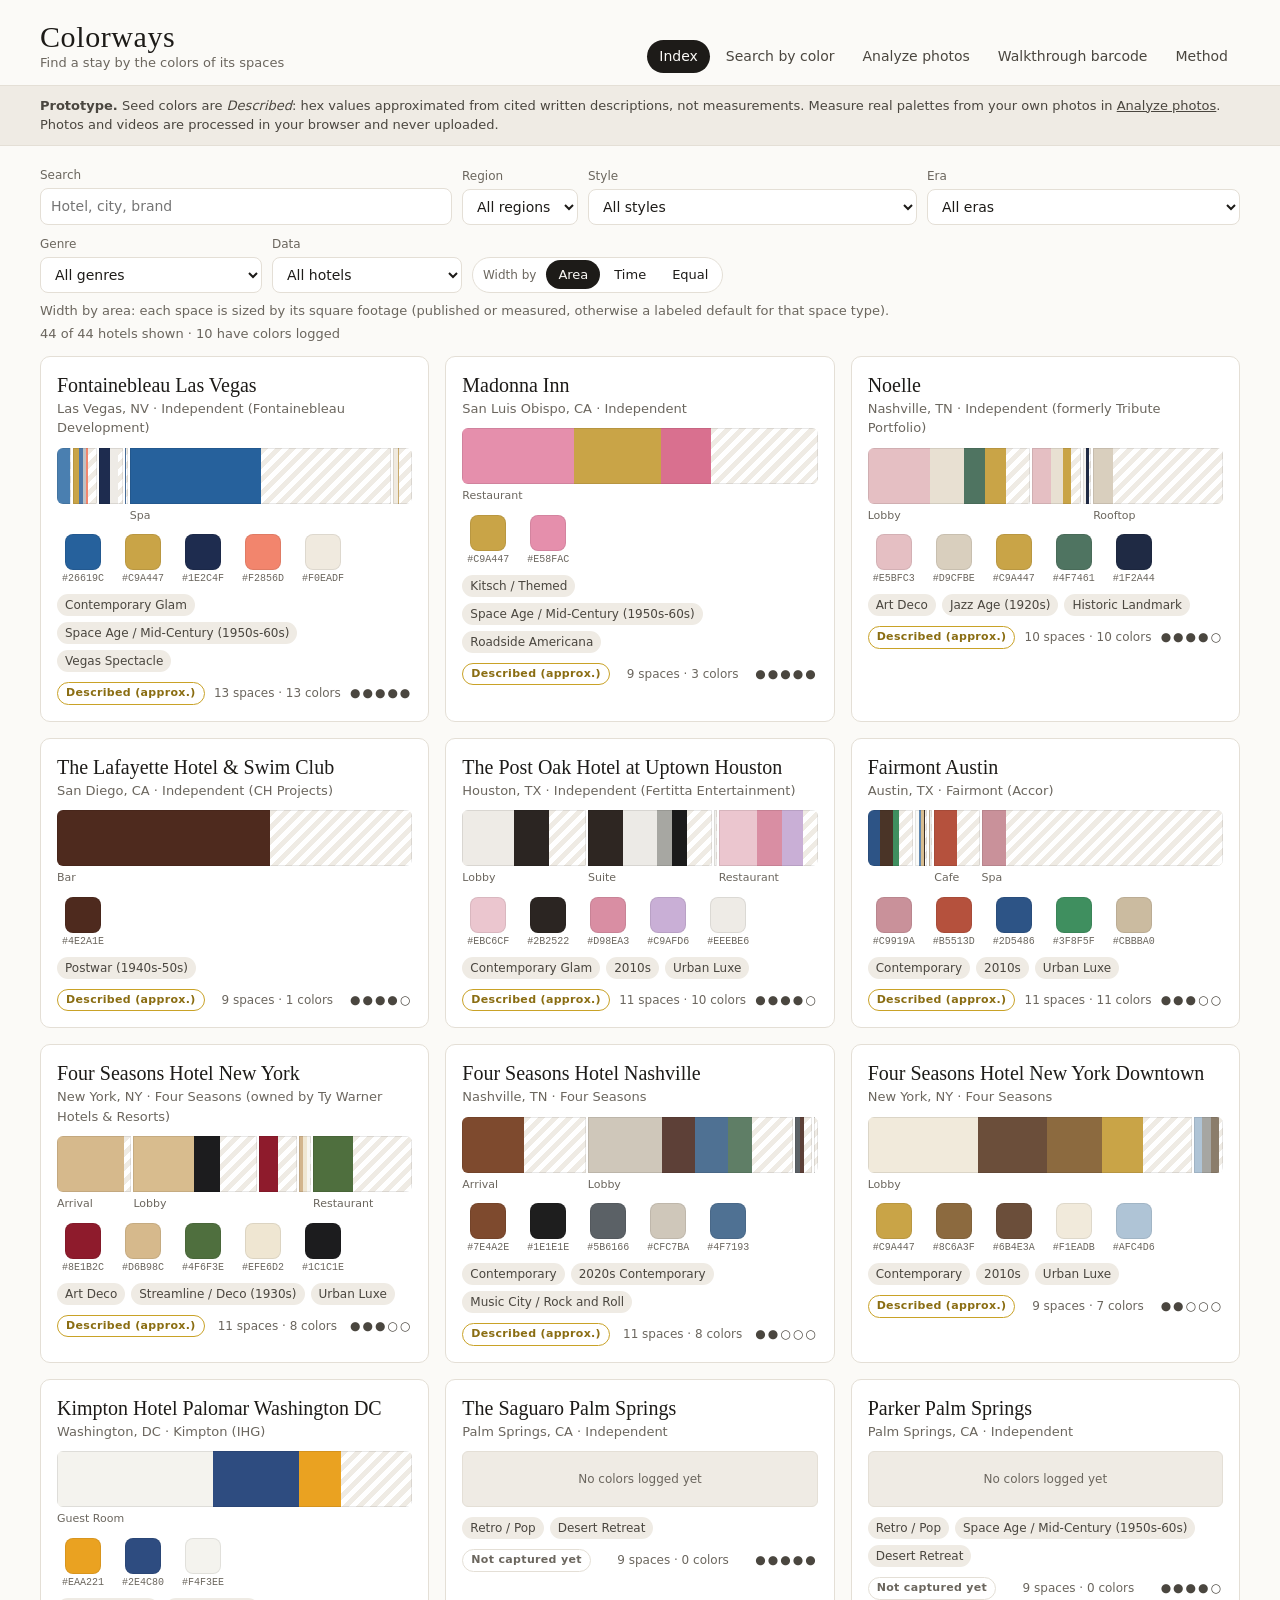
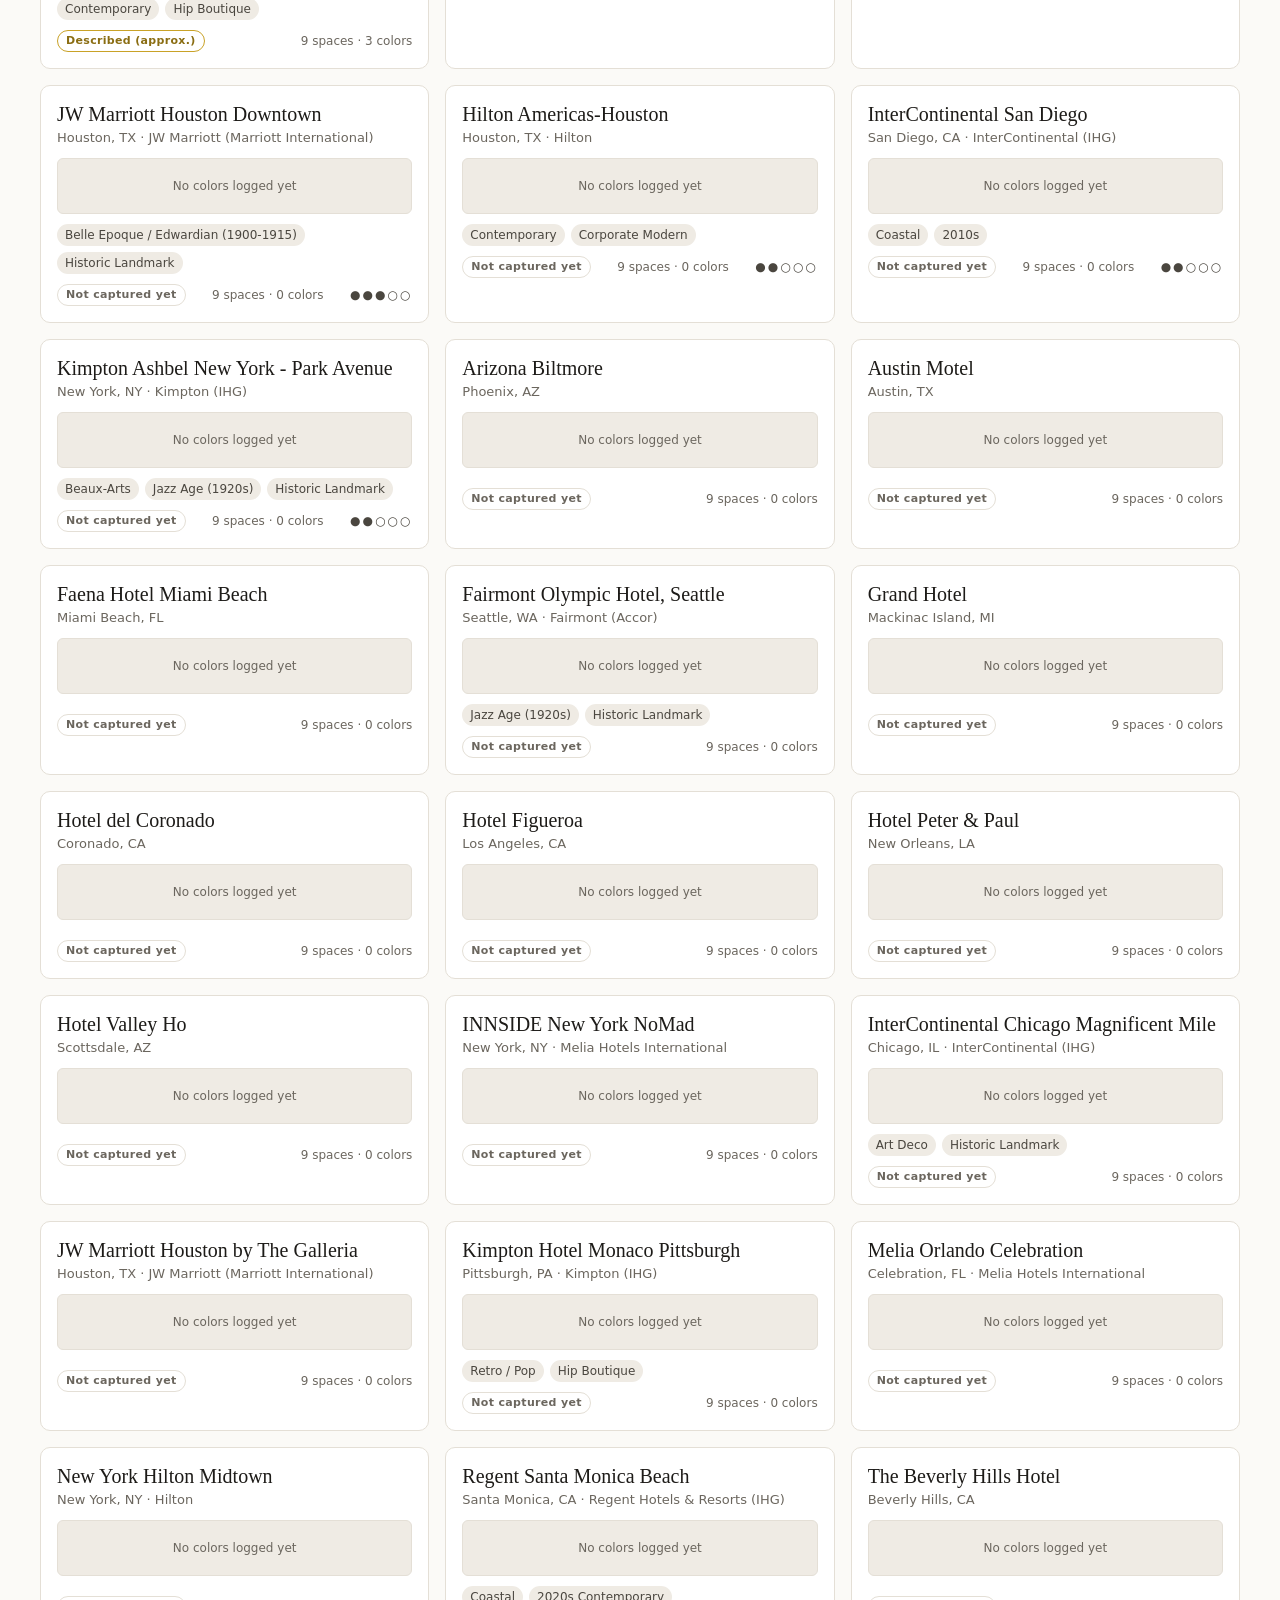
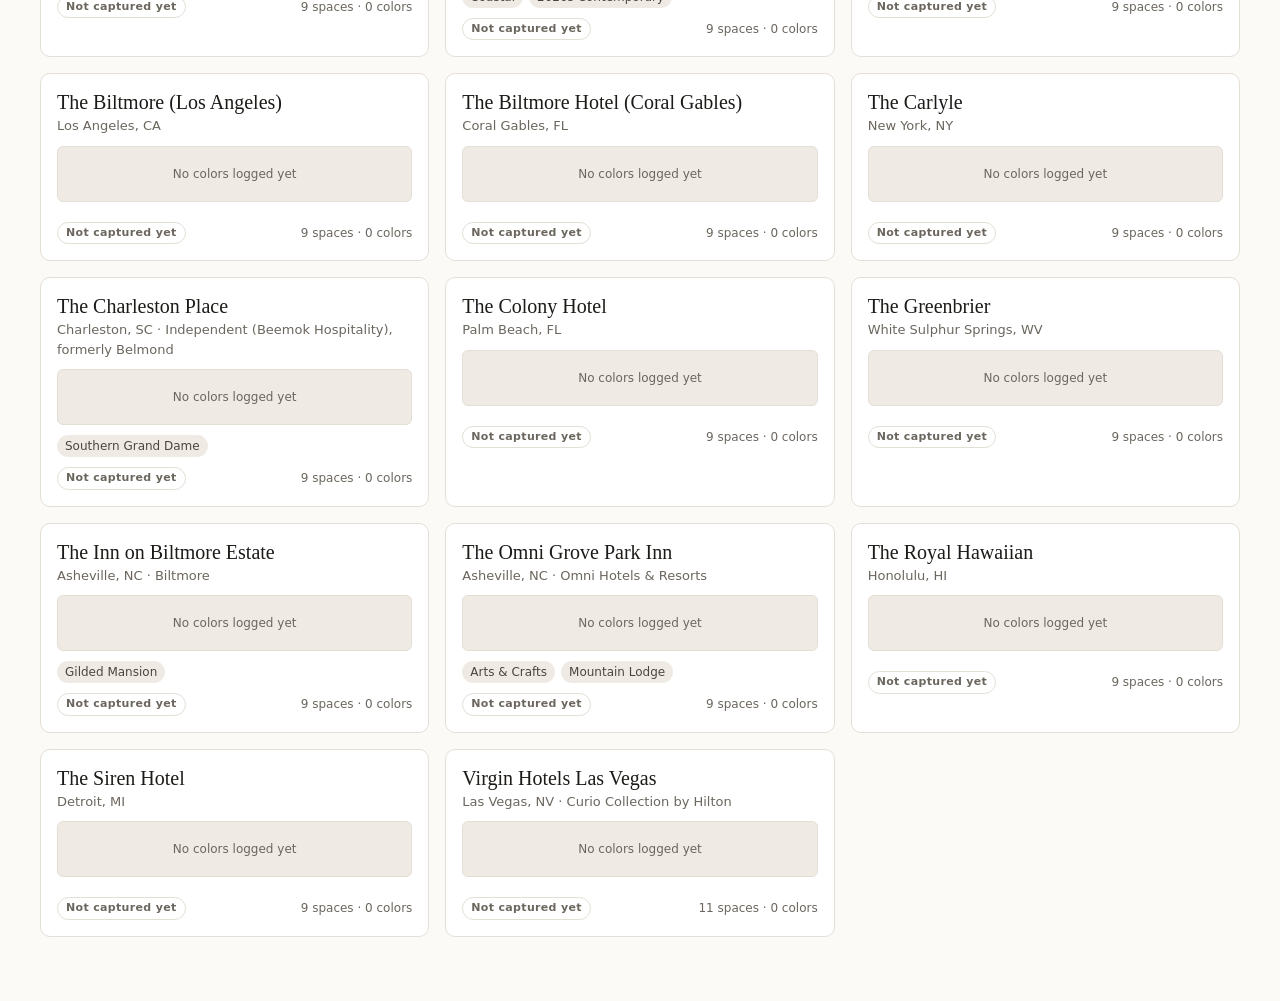
==== app/index.html @ de44033f "Add hotel stripe prototype, seed index, workbook and research Prototype (app/, no build step, works " ====
<!doctype html>
<html lang="en">
<head>
  <meta charset="utf-8">
  <meta name="viewport" content="width=device-width, initial-scale=1">
  <title>Colorways: hotel color index (prototype)</title>
  <link rel="stylesheet" href="css/app.css">
</head>
<body>
  <header class="masthead">
    <div class="brand">
      <a class="wordmark" href="#index">Colorways</a>
      <span class="tagline">Find a stay by the colors of its spaces</span>
    </div>
    <nav class="tabs" aria-label="Sections">
      <a href="#index" data-view="index">Index</a>
      <a href="#search" data-view="search">Search by color</a>
      <a href="#analyze" data-view="analyze">Analyze photos</a>
      <a href="#barcode" data-view="barcode">Walkthrough barcode</a>
      <a href="#method" data-view="method">Method</a>
    </nav>
  </header>

  <p class="notice" id="notice">
    <strong>Prototype.</strong> Seed colors are <em>Described</em>: hex values approximated from cited
    written descriptions, not measurements. Measure real palettes from your own photos in
    <a href="#analyze">Analyze photos</a>. Photos and videos are processed in your browser and never uploaded.
  </p>

  <main>
    <!-- INDEX -->
    <section id="view-index" class="view" aria-labelledby="h-index">
      <h1 id="h-index" class="sr-only">Hotel color index</h1>
      <div class="filters" id="index-filters">
        <label class="grow">Search <input type="search" id="f-q" placeholder="Hotel, city, brand"></label>
        <label>Region <select id="f-region"></select></label>
        <label>Style <select id="f-style"></select></label>
        <label>Era <select id="f-era"></select></label>
        <label>Genre <select id="f-genre"></select></label>
        <label>Data <select id="f-data">
          <option value="">All hotels</option>
          <option value="colors">Has colors</option>
          <option value="measured">Has measured colors</option>
        </select></label>
        <div class="seg" role="radiogroup" aria-label="Stripe width by">
          <span class="seg-label">Width by</span>
          <button type="button" role="radio" data-mode="area" aria-checked="true">Area</button>
          <button type="button" role="radio" data-mode="time" aria-checked="false">Time</button>
          <button type="button" role="radio" data-mode="equal" aria-checked="false">Equal</button>
        </div>
      </div>
      <p class="mode-help" id="mode-help"></p>
      <p class="count" id="index-count" aria-live="polite"></p>
      <div class="grid" id="hotel-grid"></div>
    </section>

    <!-- SEARCH -->
    <section id="view-search" class="view" hidden aria-labelledby="h-search">
      <h1 id="h-search">Search by color</h1>
      <p class="lede">Pick up to five colors, or a whole color family, and choose which spaces should match.
        Results rank hotels by how closely and how prominently those colors appear (CIEDE2000 distance).</p>
      <div class="panel">
        <div class="targets" id="targets"></div>
        <div class="row">
          <button type="button" id="add-target" class="btn">Add a color</button>
          <label class="btn file">Match an inspiration image
            <input type="file" id="inspo" accept="image/*"></label>
          <button type="button" id="clear-targets" class="btn ghost">Clear</button>
        </div>
        <h2 class="small">Or tap a family</h2>
        <div class="family-chips" id="family-chips"></div>
        <h2 class="small">In these spaces</h2>
        <div class="space-filter" id="space-filter"></div>
      </div>
      <ol class="results" id="results" aria-live="polite"></ol>
    </section>

    <!-- ANALYZE -->
    <section id="view-analyze" class="view" hidden aria-labelledby="h-analyze">
      <h1 id="h-analyze">Analyze photos</h1>
      <p class="lede">Measure a space from your own photos. Colorways clusters every pixel in CIELAB color space
        into a palette with shares, then you mark the photo-op regions by dragging on a photo. Saved spaces
        appear in the Index as <em>Measured</em>. For accurate color, shoot with a gray card (see the capture protocol).</p>
      <div class="panel form-grid" id="an-form">
        <label>Hotel <select id="an-hotel"></select></label>
        <label class="newhotel" hidden>New hotel name <input id="an-new-name" placeholder="e.g. The Example Hotel"></label>
        <label class="newhotel" hidden>City <input id="an-new-city"></label>
        <label class="newhotel" hidden>State <input id="an-new-state" maxlength="2" placeholder="TX"></label>
        <label>Space <select id="an-type"></select></label>
        <label>Venue name <input id="an-venue" placeholder="e.g. Lobby Bar name"></label>
        <label>Area (sq ft) <input id="an-sqft" type="number" min="0" step="10" placeholder="blank = type default"></label>
        <label>Area source <select id="an-sqft-src"></select></label>
        <label>Photo-op score <select id="an-photo"><option>1</option><option>2</option><option selected>3</option><option>4</option><option>5</option></select></label>
        <label>Lighting <select id="an-light"></select></label>
        <label>Detail <input id="an-k" type="range" min="4" max="12" value="8"> <output id="an-k-out">8 colors</output></label>
        <label class="check"><input type="checkbox" id="an-extremes" checked> Ignore blown highlights and deep shadows</label>
      </div>
      <div class="dropzone" id="an-drop">
        <p>Drop photos of one space here, or</p>
        <label class="btn file">Choose photos <input type="file" id="an-files" accept="image/*" multiple></label>
      </div>
      <p class="hint">Drag across a photo to mark a photo-op region. Its colors become key swatches.</p>
      <div class="an-images" id="an-images"></div>
      <div class="row">
        <button type="button" class="btn primary" id="an-run" disabled>Extract palette</button>
      </div>
      <div id="an-result"></div>

      <div class="panel data-tools">
        <h2 class="small">Your measured data</h2>
        <p id="user-summary" class="muted"></p>
        <div class="row">
          <button type="button" class="btn" id="exp-hotels">Hotels CSV</button>
          <button type="button" class="btn" id="exp-spaces">Spaces CSV</button>
          <button type="button" class="btn" id="exp-swatches">Swatches CSV</button>
          <button type="button" class="btn" id="exp-json">JSON backup</button>
          <label class="btn file">Import JSON <input type="file" id="imp-json" accept="application/json,.json"></label>
          <button type="button" class="btn ghost danger" id="clear-user">Clear my data</button>
        </div>
        <p class="muted small-print">CSV columns match the input columns of the Colorways workbook (Hotels, Spaces, Swatches tabs), so you can paste them in.</p>
      </div>
    </section>

    <!-- BARCODE -->
    <section id="view-barcode" class="view" hidden aria-labelledby="h-barcode">
      <h1 id="h-barcode">Walkthrough barcode</h1>
      <p class="lede">Film one continuous walk from the curb to your room (and on to the pool or bar). Colorways
        samples frames across the video and lays their colors side by side, the way film color barcodes
        compress a whole movie into one strip. Time runs left to right.</p>
      <div class="panel form-grid">
        <div class="row tight"><label class="btn file">Choose video <input type="file" id="bc-file" accept="video/*"></label>
          <span id="bc-name" class="muted">MP4 (H.264) or WebM</span></div>
        <label>Bars <select id="bc-bars"><option>120</option><option selected>240</option><option>480</option></select></label>
        <label>Color per frame <select id="bc-mode">
          <option value="average">Average light (smooth, classic)</option>
          <option value="dominant">Dominant color (punchier)</option>
        </select></label>
        <button type="button" class="btn primary" id="bc-run" disabled>Generate barcode</button>
      </div>
      <progress id="bc-progress" max="1" value="0" hidden></progress>
      <div class="bc-out" id="bc-out" hidden>
        <canvas id="bc-canvas" width="1200" height="200" aria-label="Walkthrough color barcode"></canvas>
        <h2 class="small">Key swatch from the walkthrough</h2>
        <div class="keyrow large" id="bc-keys"></div>
        <div class="row">
          <button type="button" class="btn" id="bc-download">Download PNG</button>
          <label>Attach to hotel <select id="bc-hotel"></select></label>
          <button type="button" class="btn" id="bc-save">Save to hotel</button>
        </div>
      </div>
    </section>

    <!-- METHOD -->
    <section id="view-method" class="view" hidden aria-labelledby="h-method">
      <h1 id="h-method">Method</h1>
      <div class="prose">
        <h2>Reading a hotel stripe</h2>
        <p>Like climate warming stripes (one stripe per year) or a film color barcode (one sliver per frame),
          a Colorways stripe compresses a whole stay into one band. It reads left to right as a stay:
          arrival, lobby, room, bath, morning, pool, spa, dinner, drinks, night out.</p>
        <ul>
          <li><strong>Each block is a key space.</strong> Blocks are separated by a thin gap.</li>
          <li><strong>Block width</strong> follows the weighting you choose. <em>Area</em> uses square feet
            (published, measured, or a labeled default for that space type). <em>Time</em> uses typical hours a
            guest spends there. <em>Equal</em> gives every space the same width.</li>
          <li><strong>Inside a block,</strong> each color gets width in proportion to its share of that space.</li>
          <li><strong>The key swatch</strong> (five chips) is the simplified read: the most striking colors,
            weighted toward photo-op regions, vivid colors, and spaces with high photo-op scores.</li>
        </ul>
        <h2>Why three weightings</h2>
        <p>Square footage measures the building, not the experience. A 60,000 sq ft casino would drown a
          450 sq ft guest room, even though guests spend most of their stay in the room. Time weighting
          corrects for that; equal weighting is the cleanest comparison between hotels.</p>
        <h2>Where colors come from</h2>
        <div id="m-sources"></div>
        <h2>Color families</h2>
        <p>Every hex is converted to CIELAB (a perceptual color space) and sorted into one of 15 families
          by lightness (L*), chroma (C*, how colorful) and hue angle (h). The same rules run in this app and
          in the Excel workbook.</p>
        <div class="table-wrap"><table class="data" id="m-families"></table></div>
        <h2>Space types and default assumptions</h2>
        <p>Defaults are planning assumptions used only when a space has no published or measured area or
          dwell time. They are labeled "Type default" everywhere.</p>
        <div class="table-wrap"><table class="data" id="m-spaces"></table></div>
        <h2>Limits</h2>
        <ul>
          <li>Photos measure what the camera saw: framing, white balance, and time of day all shift color.
            Pixel share is visual share as photographed, not literal surface area.</li>
          <li>Described colors are estimates of real, sourced colors. They are placeholders until measured.</li>
          <li>Search uses CIEDE2000, the current standard for perceived color difference; under about 2 most
            people see no difference, above about 10 colors read as different.</li>
        </ul>
      </div>
    </section>
  </main>

  <dialog id="detail" aria-labelledby="d-title"></dialog>
  <div id="tooltip" class="tooltip" role="tooltip" hidden></div>
  <div id="toast" class="toast" role="status" aria-live="polite" hidden></div>

  <script src="data/seed.js"></script>
  <script src="js/color.js"></script>
  <script src="js/kmeans.js"></script>
  <script src="js/model.js"></script>
  <script src="js/app.js"></script>
</body>
</html>
---- app/css/app.css ----
:root {
  --paper: #FBFAF7;
  --card: #FFFFFF;
  --ink: #1D1B18;
  --ink-2: #4A463F;
  --muted: #6B665E;
  --hair: #E4DFD6;
  --hair-2: #EFEBE4;
  --accent: #1F2A4A;
  --accent-ink: #FFFFFF;
  --danger: #9E1B32;
  --focus: #2A6FDB;
  --seg-edge: rgba(0, 0, 0, 0.09);
  --sans: system-ui, -apple-system, "Segoe UI", Roboto, "Helvetica Neue", Arial, sans-serif;
  --serif: "Iowan Old Style", "Palatino Linotype", Palatino, Georgia, serif;
  --mono: ui-monospace, SFMono-Regular, Menlo, Consolas, monospace;
  --radius: 10px;
  color-scheme: light;
}

@media (prefers-color-scheme: dark) {
  :root {
    --paper: #141311;
    --card: #1C1B18;
    --ink: #EDE9E3;
    --ink-2: #CFC9BF;
    --muted: #A39D93;
    --hair: #2F2C27;
    --hair-2: #262420;
    --accent: #C9D3EE;
    --accent-ink: #141311;
    --danger: #F08A9B;
    --seg-edge: rgba(255, 255, 255, 0.08);
    color-scheme: dark;
  }
}

* { box-sizing: border-box; }
html { -webkit-text-size-adjust: 100%; }
body {
  margin: 0;
  background: var(--paper);
  color: var(--ink);
  font: 15px/1.5 var(--sans);
}
a { color: inherit; }
:focus-visible { outline: 2px solid var(--focus); outline-offset: 2px; }
.sr-only { position: absolute; width: 1px; height: 1px; overflow: hidden; clip: rect(0 0 0 0); white-space: nowrap; }
[hidden] { display: none !important; }

/* Masthead */
.masthead {
  display: flex; flex-wrap: wrap; align-items: flex-end; justify-content: space-between; gap: 12px 24px;
  padding: 20px clamp(16px, 4vw, 40px) 12px;
  border-bottom: 1px solid var(--hair);
}
.brand { display: flex; flex-direction: column; }
.wordmark { font-family: var(--serif); font-size: 30px; letter-spacing: 0.02em; text-decoration: none; line-height: 1.1; }
.tagline { color: var(--muted); font-size: 13px; }
.tabs { display: flex; flex-wrap: wrap; gap: 4px; }
.tabs a {
  text-decoration: none; padding: 6px 12px; border-radius: 999px; color: var(--ink-2); font-size: 14px;
}
.tabs a:hover { background: var(--hair-2); }
.tabs a[aria-current="page"] { background: var(--ink); color: var(--paper); }

.notice {
  margin: 0; padding: 10px clamp(16px, 4vw, 40px);
  background: var(--hair-2); color: var(--ink-2); font-size: 13px; border-bottom: 1px solid var(--hair);
}

main { padding: 20px clamp(16px, 4vw, 40px) 64px; max-width: 1400px; margin: 0 auto; }
h1 { font-family: var(--serif); font-weight: 400; font-size: 28px; margin: 4px 0 8px; }
h2 { font-family: var(--serif); font-weight: 400; font-size: 21px; margin: 24px 0 8px; }
h2.small { font-family: var(--sans); font-size: 12px; font-weight: 600; letter-spacing: 0.06em; text-transform: uppercase; color: var(--muted); margin: 16px 0 8px; }
.lede { color: var(--ink-2); max-width: 72ch; margin-top: 0; }
.muted { color: var(--muted); }
.small-print { font-size: 12px; }
.prose { max-width: 78ch; }
.prose li { margin: 4px 0; }

/* Controls */
label { display: flex; flex-direction: column; gap: 4px; font-size: 12px; color: var(--muted); }
label.check { flex-direction: row; align-items: center; gap: 8px; color: var(--ink-2); font-size: 13px; }
input, select, button { font: inherit; color: var(--ink); }
input[type="search"], input[type="text"], input[type="number"], input:not([type]), select {
  background: var(--card); border: 1px solid var(--hair); border-radius: 8px; padding: 7px 10px; min-height: 36px; font-size: 14px;
}
input[type="file"] { font-size: 13px; color: var(--ink-2); }
.btn {
  display: inline-flex; flex-direction: row; align-items: center; gap: 6px; cursor: pointer;
  background: var(--card); color: var(--ink); border: 1px solid var(--hair); border-radius: 999px;
  padding: 7px 14px; font-size: 14px; min-height: 36px;
}
.btn:hover { border-color: var(--muted); }
.btn.primary { background: var(--accent); color: var(--accent-ink); border-color: var(--accent); }
.btn.ghost { background: transparent; }
.btn.danger { color: var(--danger); }
.btn[disabled] { opacity: 0.45; cursor: not-allowed; }
.btn.file { position: relative; overflow: hidden; }
.btn.file input { position: absolute; inset: 0; opacity: 0; cursor: pointer; }
.row { display: flex; flex-wrap: wrap; gap: 8px; align-items: flex-end; margin: 12px 0; }
.panel { background: var(--card); border: 1px solid var(--hair); border-radius: var(--radius); padding: 16px; margin: 12px 0; }
.form-grid { display: grid; grid-template-columns: repeat(auto-fill, minmax(190px, 1fr)); gap: 12px; align-items: end; }

.filters { display: flex; flex-wrap: wrap; gap: 10px; align-items: flex-end; }
.filters .grow { flex: 1 1 220px; }
.seg { display: inline-flex; align-items: center; gap: 2px; border: 1px solid var(--hair); border-radius: 999px; padding: 2px; background: var(--card); min-height: 36px; }
.seg-label { font-size: 12px; color: var(--muted); padding: 0 8px; }
.seg button { border: 0; background: transparent; border-radius: 999px; padding: 5px 12px; cursor: pointer; font-size: 13px; }
.seg button[aria-checked="true"] { background: var(--ink); color: var(--paper); }
.mode-help { color: var(--muted); font-size: 13px; margin: 8px 0 0; }
.count { color: var(--muted); font-size: 13px; margin: 4px 0 12px; }

/* Cards */
.grid { display: grid; grid-template-columns: repeat(auto-fill, minmax(330px, 1fr)); gap: 16px; }
.card {
  background: var(--card); border: 1px solid var(--hair); border-radius: var(--radius); padding: 16px;
  display: flex; flex-direction: column; gap: 10px; cursor: pointer; transition: border-color 120ms ease;
}
.card:hover { border-color: var(--muted); }
.card h3 { margin: 0; font-family: var(--serif); font-weight: 400; font-size: 20px; line-height: 1.2; }
.card .meta { margin: 2px 0 0; color: var(--muted); font-size: 13px; }
.tags { display: flex; flex-wrap: wrap; gap: 6px; }
.tag { font-size: 12px; color: var(--ink-2); background: var(--hair-2); border-radius: 999px; padding: 2px 8px; }
.badge { font-size: 11px; font-weight: 600; letter-spacing: 0.03em; border-radius: 999px; padding: 2px 8px; border: 1px solid var(--hair); color: var(--ink-2); }
.badge.measured { border-color: #2A9D9A; color: #1F7A78; }
.badge.described { border-color: #C9A227; color: #8A6D12; }
.badge.none { color: var(--muted); }
@media (prefers-color-scheme: dark) {
  .badge.measured { color: #6FD3CF; }
  .badge.described { color: #E8C766; }
}
.card-foot { display: flex; flex-wrap: wrap; gap: 8px; align-items: center; justify-content: space-between; font-size: 12px; color: var(--muted); }

/* Stripe */
.stripe { display: flex; gap: 2px; height: 56px; width: 100%; background: var(--card); border-radius: 6px; overflow: hidden; }
.stripe.tall { height: 96px; }
.stripe.thin { height: 28px; }
.seg-block { display: flex; height: 100%; min-width: 3px; outline: 1px solid var(--seg-edge); outline-offset: -1px; }
.seg-block:focus-visible { outline: 2px solid var(--focus); outline-offset: -2px; }
.chip-stripe { height: 100%; }
.chip-unknown, .famsbar > .unknown, .legend i.unknown {
  background: repeating-linear-gradient(135deg, var(--hair-2) 0 5px, var(--card) 5px 10px);
  color: var(--muted);
}
.stripe-empty {
  height: 56px; border: 1px solid var(--hair); border-radius: 6px; display: flex; align-items: center; justify-content: center;
  color: var(--muted); font-size: 12px; background: var(--hair-2);
}
.seg-labels { display: flex; gap: 2px; width: 100%; margin-top: 4px; }
.seg-labels span { min-width: 3px; font-size: 11px; color: var(--muted); white-space: nowrap; overflow: visible; }
.barcode-mini { display: flex; height: 10px; border-radius: 3px; overflow: hidden; }
.barcode-mini span { flex: 1 1 0; }

/* Key swatch chips */
.keyrow { display: flex; gap: 8px; flex-wrap: wrap; }
.key { display: flex; flex-direction: column; align-items: center; gap: 3px; width: 52px; }
.key .sw { width: 36px; height: 36px; border-radius: 8px; box-shadow: inset 0 0 0 1px rgba(0,0,0,0.08); }
.key .hx { font: 10px var(--mono); color: var(--muted); }
.keyrow.large .key { width: 72px; }
.keyrow.large .key .sw { width: 56px; height: 56px; }
.dots { letter-spacing: 2px; color: var(--ink-2); }

/* Detail dialog */
dialog {
  width: min(1100px, 96vw); max-height: 92vh; border: 1px solid var(--hair); border-radius: 14px; padding: 0;
  background: var(--card); color: var(--ink);
}
dialog::backdrop { background: rgba(20, 19, 17, 0.45); }
.d-head { position: sticky; top: 0; background: var(--card); padding: 18px 20px 12px; border-bottom: 1px solid var(--hair); z-index: 1; }
.d-head #d-title { margin: 0; font-size: 26px; }
.d-close { position: absolute; top: 14px; right: 14px; }
.d-body { padding: 16px 20px 24px; display: grid; gap: 18px; }
.facts { display: grid; grid-template-columns: repeat(auto-fill, minmax(240px, 1fr)); gap: 8px 20px; margin: 0; }
.facts div { border-top: 1px solid var(--hair-2); padding-top: 6px; }
.facts dt { font-size: 11px; text-transform: uppercase; letter-spacing: 0.06em; color: var(--muted); }
.facts dd { margin: 2px 0 0; font-size: 14px; }
.famsbar { display: flex; gap: 2px; height: 28px; border-radius: 4px; overflow: hidden; }
.famsbar > div { height: 100%; display: flex; align-items: center; padding-left: 6px; font-size: 12px; font-weight: 600; min-width: 2px; }
.legend { display: flex; flex-wrap: wrap; gap: 6px 14px; margin-top: 6px; font-size: 12px; color: var(--ink-2); }
.legend i { display: inline-block; width: 10px; height: 10px; border-radius: 2px; margin-right: 5px; vertical-align: -1px; }
.table-wrap { overflow-x: auto; }
table.data { border-collapse: collapse; width: 100%; font-size: 13px; }
table.data th { text-align: left; font-weight: 600; color: var(--muted); font-size: 11px; text-transform: uppercase; letter-spacing: 0.05em; border-bottom: 1px solid var(--hair); padding: 6px 8px; }
table.data td { border-bottom: 1px solid var(--hair-2); padding: 8px; vertical-align: top; }
td.num, th.num { text-align: right; font-variant-numeric: tabular-nums; }
.cchips { display: flex; flex-direction: column; gap: 4px; }
.cchip { display: grid; grid-template-columns: 18px 70px 1fr auto; gap: 6px; align-items: center; font-size: 12px; }
.cchip i { width: 18px; height: 18px; border-radius: 4px; box-shadow: inset 0 0 0 1px rgba(0,0,0,0.08); }
.cchip code { font: 11px var(--mono); }
.evidence { font-size: 12px; color: var(--ink-2); max-width: 46ch; }
.sources { font-size: 12px; columns: 2 320px; padding-left: 18px; }
.sources li { break-inside: avoid; margin-bottom: 4px; overflow-wrap: anywhere; }

/* Search */
.targets { display: flex; flex-wrap: wrap; gap: 8px; }
.target { display: flex; align-items: center; gap: 8px; border: 1px solid var(--hair); border-radius: 999px; padding: 4px 6px 4px 4px; background: var(--card); }
.target input[type="color"] { width: 32px; height: 32px; border: 0; padding: 0; background: none; border-radius: 50%; cursor: pointer; }
.target code { font: 12px var(--mono); }
.target .fam { font-size: 12px; color: var(--muted); }
.target button { border: 0; background: transparent; cursor: pointer; color: var(--muted); font-size: 16px; padding: 0 6px; }
.family-chips, .space-filter { display: flex; flex-wrap: wrap; gap: 6px; }
.fchip { display: inline-flex; align-items: center; gap: 6px; border: 1px solid var(--hair); background: var(--card); border-radius: 999px; padding: 4px 10px 4px 4px; cursor: pointer; font-size: 13px; }
.fchip i { width: 20px; height: 20px; border-radius: 50%; box-shadow: inset 0 0 0 1px rgba(0,0,0,0.08); }
.space-filter label { flex-direction: row; align-items: center; gap: 6px; border: 1px solid var(--hair); border-radius: 999px; padding: 4px 10px; background: var(--card); color: var(--ink-2); font-size: 13px; cursor: pointer; }
.results { list-style: none; padding: 0; display: grid; gap: 12px; }
.result { display: grid; grid-template-columns: 64px 1fr; gap: 14px; background: var(--card); border: 1px solid var(--hair); border-radius: var(--radius); padding: 14px; cursor: pointer; }
.result:hover { border-color: var(--muted); }
.result h3 { margin: 0; font-family: var(--serif); font-weight: 400; font-size: 20px; line-height: 1.2; }
.result .meta { margin: 2px 0 8px; }
.score { font-size: 28px; font-weight: 600; line-height: 1; }
.score small { display: block; font-size: 11px; font-weight: 400; color: var(--muted); margin-top: 4px; }
.why { display: flex; flex-wrap: wrap; gap: 6px; margin-top: 8px; }
.whychip { display: inline-flex; align-items: center; gap: 4px; font-size: 12px; border: 1px solid var(--hair); border-radius: 999px; padding: 2px 8px 2px 3px; color: var(--ink-2); }
.whychip i { width: 14px; height: 14px; border-radius: 50%; box-shadow: inset 0 0 0 1px rgba(0,0,0,0.1); }
.empty { color: var(--muted); padding: 24px; text-align: center; border: 1px solid var(--hair); border-radius: var(--radius); background: var(--card); }

/* Analyze */
.dropzone { border: 2px solid var(--hair); border-radius: var(--radius); padding: 22px; text-align: center; background: var(--card); }
.dropzone.over { border-color: var(--focus); }
.dropzone p { margin: 0 0 8px; color: var(--ink-2); }
.hint { color: var(--muted); font-size: 13px; }
.an-images { display: grid; grid-template-columns: repeat(auto-fill, minmax(300px, 1fr)); gap: 12px; }
.an-img { background: var(--card); border: 1px solid var(--hair); border-radius: var(--radius); padding: 8px; }
.an-img canvas { width: 100%; height: auto; display: block; border-radius: 6px; cursor: crosshair; touch-action: none; }
.an-img .row { margin: 6px 0 0; justify-content: space-between; font-size: 12px; color: var(--muted); }
.palette { display: grid; gap: 6px; }
.pchip { display: grid; grid-template-columns: 36px 80px 1fr 64px auto auto; gap: 10px; align-items: center; font-size: 13px; }
.pchip i { width: 36px; height: 28px; border-radius: 6px; box-shadow: inset 0 0 0 1px rgba(0,0,0,0.08); }
.pchip code { font: 12px var(--mono); }
.pchip input { min-height: 30px; padding: 4px 8px; }
.star { border: 1px solid var(--hair); background: var(--card); border-radius: 999px; padding: 3px 10px; cursor: pointer; font-size: 12px; }
.star[aria-pressed="true"] { background: var(--ink); color: var(--paper); border-color: var(--ink); }

/* Barcode */
#bc-canvas { width: 100%; height: auto; border-radius: 6px; display: block; background: var(--hair-2); }
progress { width: 100%; height: 8px; margin: 12px 0; }

/* Tooltip, toast */
.tooltip {
  position: fixed; z-index: 1000; pointer-events: none; max-width: 300px;
  background: var(--card); color: var(--ink); border: 1px solid var(--hair); border-radius: 8px;
  padding: 8px 10px; font-size: 12px; box-shadow: 0 6px 24px rgba(0,0,0,0.12);
}
.tooltip .tv { display: flex; align-items: center; gap: 6px; font-weight: 600; font-size: 13px; }
.tooltip .tv i { display: inline-block; width: 14px; height: 3px; border-radius: 2px; }
.tooltip .tl { color: var(--muted); margin-top: 2px; }
.toast {
  position: fixed; left: 50%; bottom: 20px; transform: translateX(-50%); z-index: 1001;
  background: var(--ink); color: var(--paper); padding: 10px 16px; border-radius: 999px; font-size: 14px; max-width: 90vw;
}

@media (max-width: 640px) {
  .filters label { flex: 1 1 calc(50% - 10px); min-width: 0; }
  .filters label select { width: 100%; }
  .filters .grow { flex-basis: 100%; }
  .seg { width: 100%; justify-content: space-between; }
  main { padding-top: 12px; }
  .pchip { grid-template-columns: 30px 72px 1fr auto; }
  .pchip .pname, .pchip .pfam { display: none; }
  .result { grid-template-columns: 52px 1fr; }
}
@media (prefers-reduced-motion: reduce) { * { transition: none !important; } }
.row.tight { margin: 0; align-items: center; }
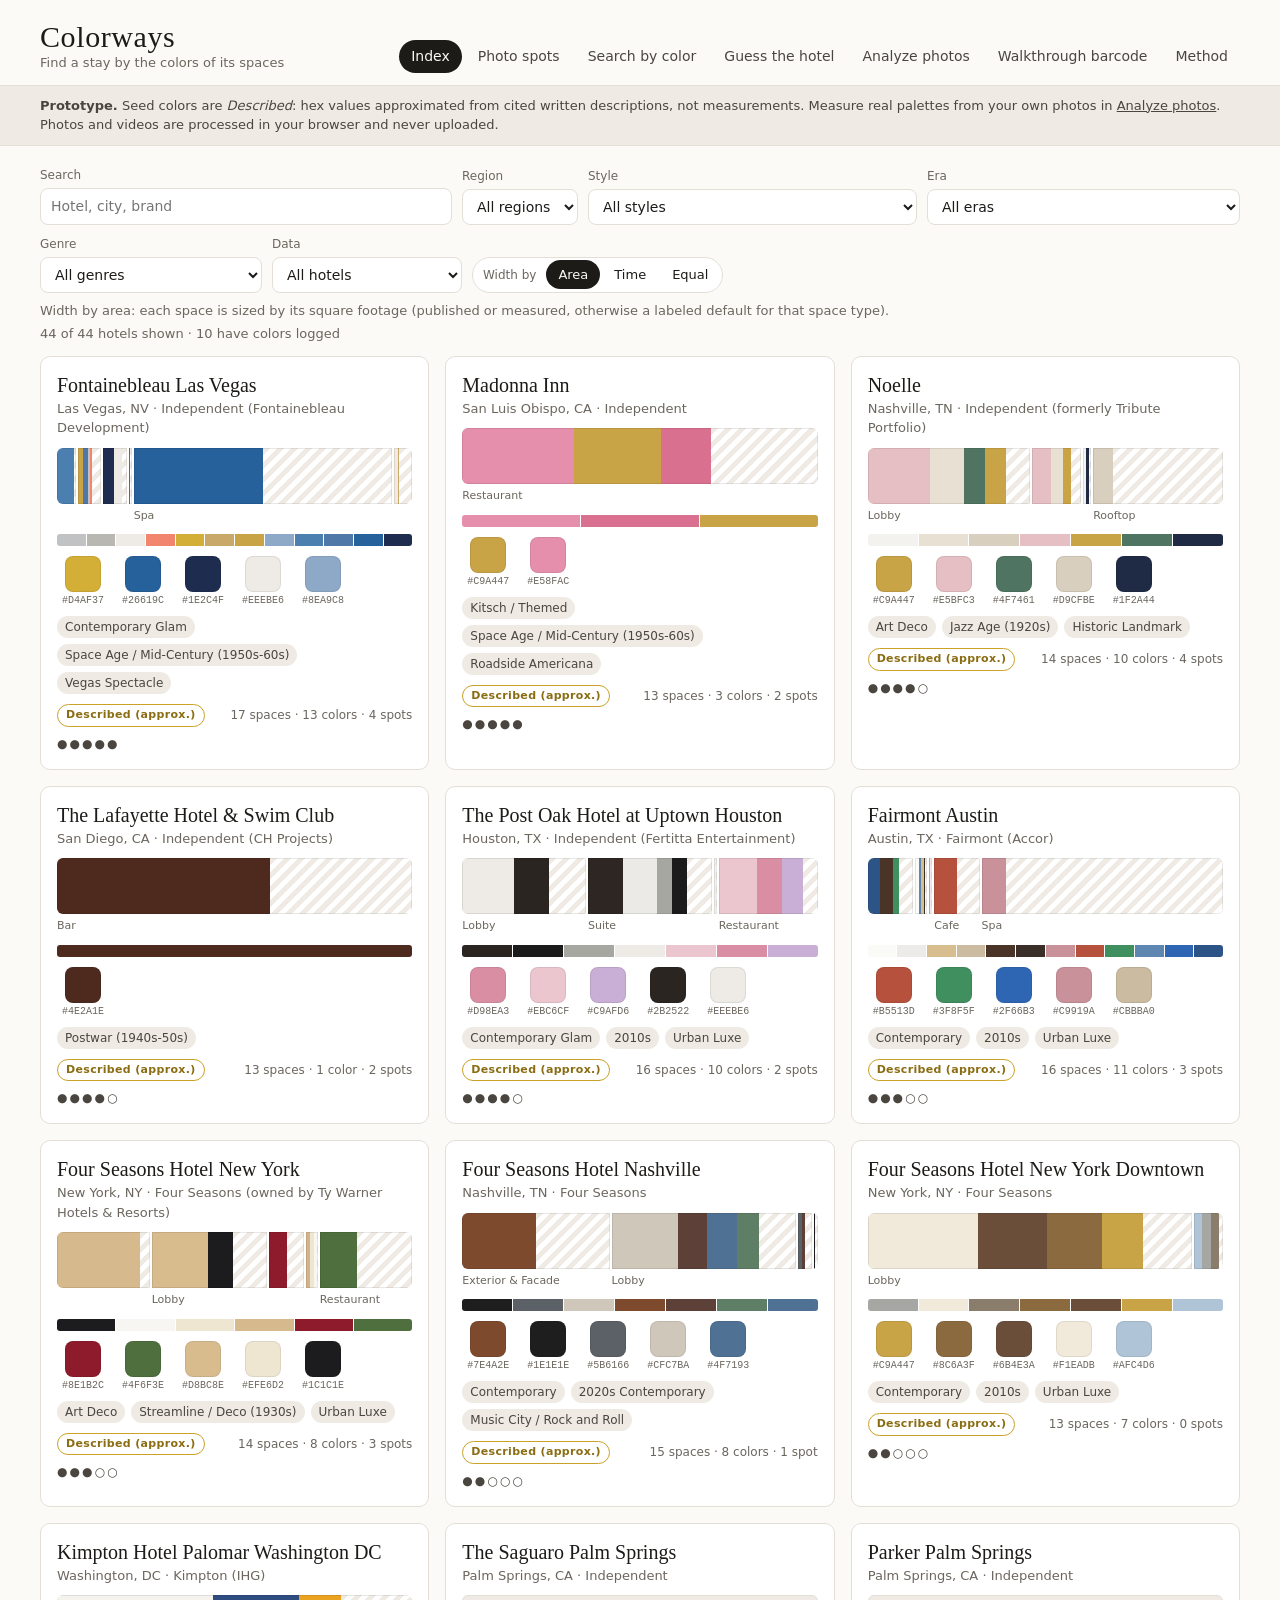
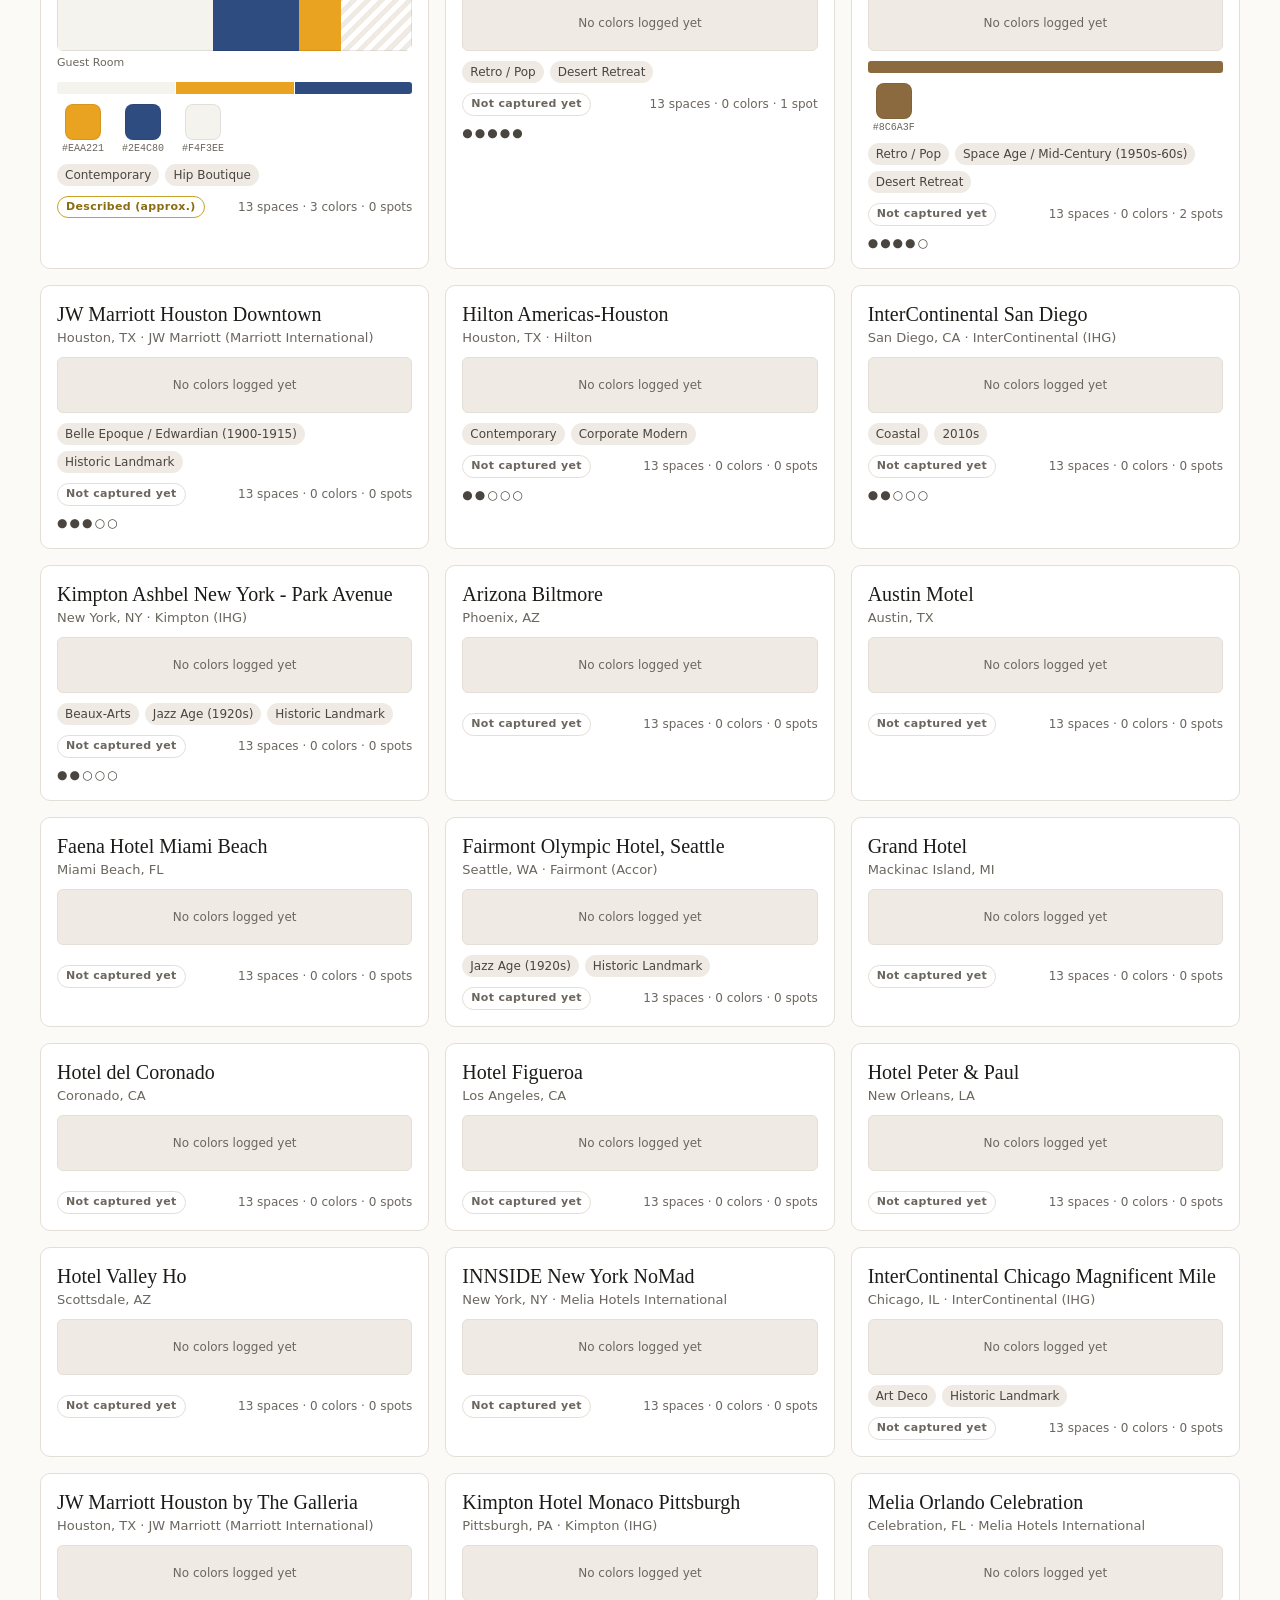
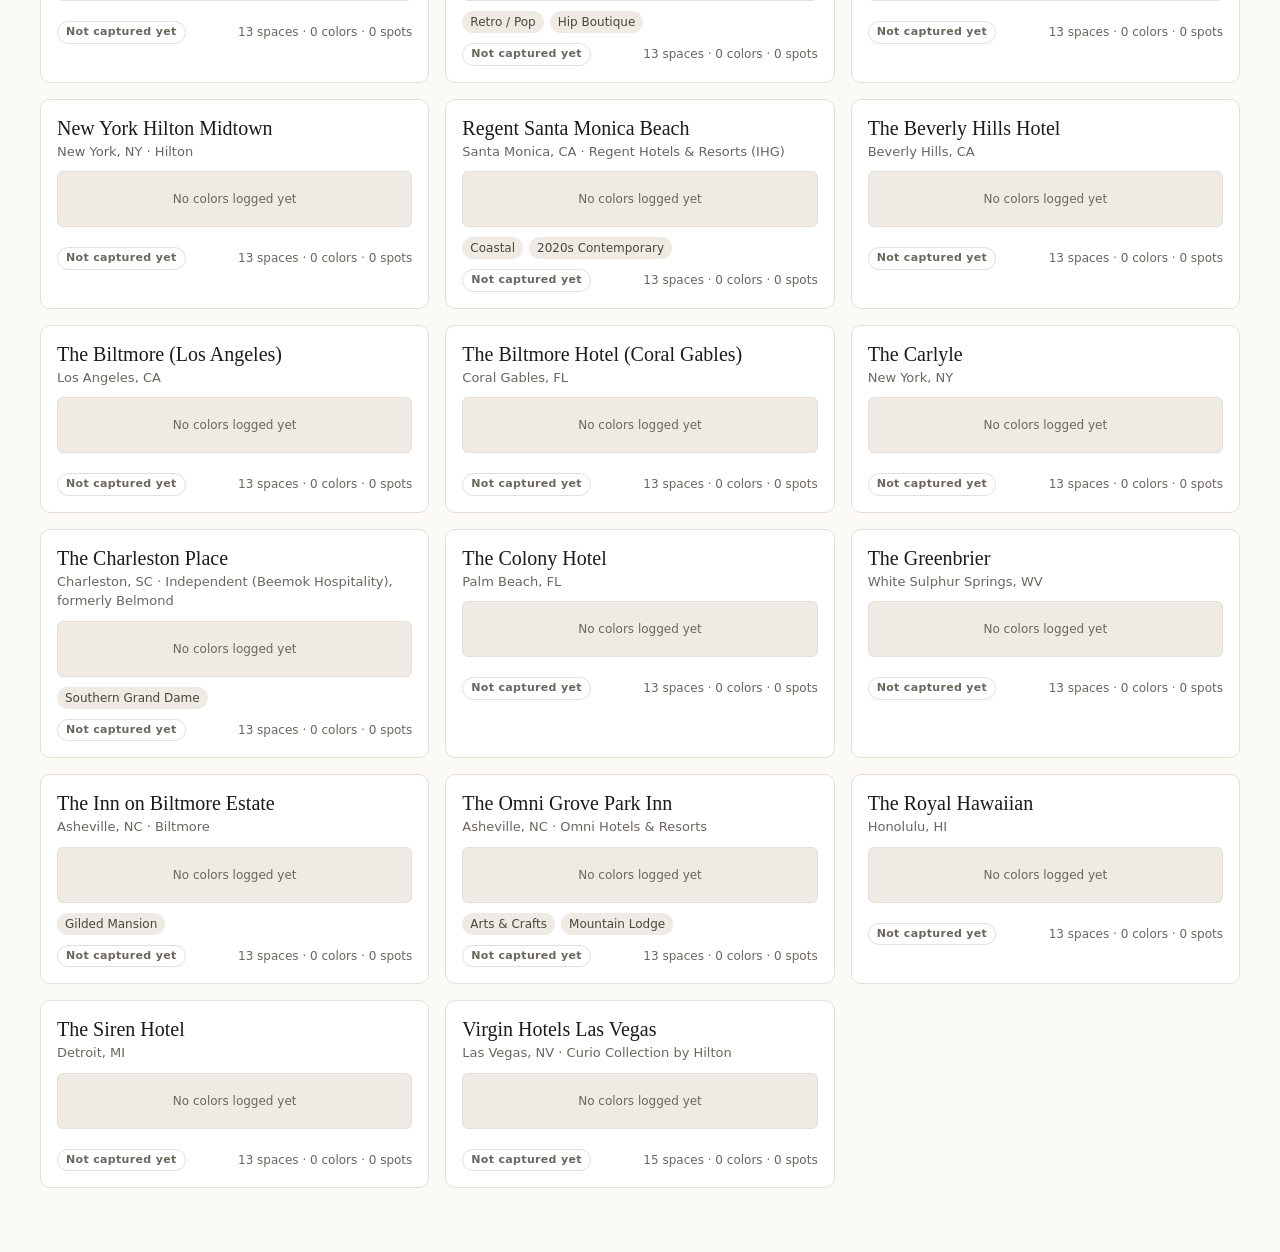
==== commit 7c5b40c9: "Add shades, photo spots, motifs and Guess the hotel (v0.3) From the founder's review: real hotels sh" ====
--- a/app/index.html
+++ b/app/index.html
@@ -14,7 +14,9 @@
     </div>
     <nav class="tabs" aria-label="Sections">
       <a href="#index" data-view="index">Index</a>
+      <a href="#spots" data-view="spots">Photo spots</a>
       <a href="#search" data-view="search">Search by color</a>
+      <a href="#game" data-view="game">Guess the hotel</a>
       <a href="#analyze" data-view="analyze">Analyze photos</a>
       <a href="#barcode" data-view="barcode">Walkthrough barcode</a>
       <a href="#method" data-view="method">Method</a>
@@ -54,6 +56,23 @@
       <div class="grid" id="hotel-grid"></div>
     </section>
 
+    <!-- SPOTS -->
+    <section id="view-spots" class="view" hidden aria-labelledby="h-spots">
+      <h1 id="h-spots">Photo spots worth shooting</h1>
+      <p class="lede">The murals, staircases, carpets, banquettes, chandeliers and liminal corners that make a hotel recognizable,
+        mostly in public spaces anyone can walk into. Each spot's palette is classified as monochromatic, two-tone,
+        rich multicolor, dominant, balanced or tonal.</p>
+      <div class="filters">
+        <label class="grow">Search <input type="search" id="s-q" placeholder="Hotel, city, spot"></label>
+        <label>Character <select id="s-char"></select></label>
+        <label>Type <select id="s-type"></select></label>
+        <label>Access <select id="s-access"></select></label>
+        <label>Color family <select id="s-fam"></select></label>
+      </div>
+      <p class="count" id="spots-count" aria-live="polite"></p>
+      <div class="grid spots-grid" id="spots-grid"></div>
+    </section>
+
     <!-- SEARCH -->
     <section id="view-search" class="view" hidden aria-labelledby="h-search">
       <h1 id="h-search">Search by color</h1>
@@ -69,10 +88,34 @@
         </div>
         <h2 class="small">Or tap a family</h2>
         <div class="family-chips" id="family-chips"></div>
+        <div class="shade-chips" id="shade-chips" hidden></div>
+        <h2 class="small">Or start from a palette</h2>
+        <div class="family-chips" id="preset-chips"></div>
         <h2 class="small">In these spaces</h2>
         <div class="space-filter" id="space-filter"></div>
       </div>
       <ol class="results" id="results" aria-live="polite"></ol>
+    </section>
+
+    <!-- GAME -->
+    <section id="view-game" class="view" hidden aria-labelledby="h-game">
+      <h1 id="h-game">Guess the hotel</h1>
+      <p class="lede">Like guessing a film from its color palette: here is a hotel's full spectrum, or one photo spot's palette.
+        Which hotel is it?</p>
+      <div class="panel game" id="game">
+        <div class="game-top">
+          <span id="g-kind" class="badge"></span>
+          <span id="g-score" class="muted"></span>
+        </div>
+        <div id="g-palette" class="g-palette" role="img" aria-label="Palette to identify"></div>
+        <p id="g-hint" class="muted"></p>
+        <div id="g-options" class="g-options"></div>
+        <div id="g-result" class="g-result" aria-live="polite"></div>
+        <div class="row">
+          <button type="button" class="btn primary" id="g-next">Next palette</button>
+          <button type="button" class="btn ghost" id="g-new">New game</button>
+        </div>
+      </div>
     </section>
 
     <!-- ANALYZE -->
@@ -92,14 +135,14 @@
         <label>Area source <select id="an-sqft-src"></select></label>
         <label>Photo-op score <select id="an-photo"><option>1</option><option>2</option><option selected>3</option><option>4</option><option>5</option></select></label>
         <label>Lighting <select id="an-light"></select></label>
-        <label>Detail <input id="an-k" type="range" min="4" max="12" value="8"> <output id="an-k-out">8 colors</output></label>
+        <label>Detail <input id="an-k" type="range" min="4" max="16" value="10"> <output id="an-k-out">10 colors</output></label>
         <label class="check"><input type="checkbox" id="an-extremes" checked> Ignore blown highlights and deep shadows</label>
       </div>
       <div class="dropzone" id="an-drop">
         <p>Drop photos of one space here, or</p>
         <label class="btn file">Choose photos <input type="file" id="an-files" accept="image/*" multiple></label>
       </div>
-      <p class="hint">Drag across a photo to mark a photo-op region. Its colors become key swatches.</p>
+      <p class="hint">Drag across a photo to mark a photo spot (a mural, staircase, carpet, banquette...). Each marked region becomes a spot with its own palette.</p>
       <div class="an-images" id="an-images"></div>
       <div class="row">
         <button type="button" class="btn primary" id="an-run" disabled>Extract palette</button>
@@ -113,6 +156,7 @@
           <button type="button" class="btn" id="exp-hotels">Hotels CSV</button>
           <button type="button" class="btn" id="exp-spaces">Spaces CSV</button>
           <button type="button" class="btn" id="exp-swatches">Swatches CSV</button>
+          <button type="button" class="btn" id="exp-spots">Spots CSV</button>
           <button type="button" class="btn" id="exp-json">JSON backup</button>
           <label class="btn file">Import JSON <input type="file" id="imp-json" accept="application/json,.json"></label>
           <button type="button" class="btn ghost danger" id="clear-user">Clear my data</button>
@@ -178,6 +222,19 @@
           by lightness (L*), chroma (C*, how colorful) and hue angle (h). The same rules run in this app and
           in the Excel workbook.</p>
         <div class="table-wrap"><table class="data" id="m-families"></table></div>
+        <h2>Shades: many greens, many whites</h2>
+        <p>Families keep search simple; shades keep it honest. Every color also gets the nearest of the named shades in its
+          family (CIEDE2000), so a lobby can show sage, emerald and forest instead of just "green". Shade names are Colorways
+          reference colors, not Pantone.</p>
+        <div id="m-shades" class="m-shades"></div>
+        <h2>Photo spots and color character</h2>
+        <p>A photo spot is a feature worth shooting: a mural, a staircase, a carpet, a bar counter, a chandelier, elevator doors,
+          a restroom. Its palette is classified from its color-family shares and average chroma (how colorful):</p>
+        <div class="table-wrap"><table class="data" id="m-chars"></table></div>
+        <h2>Motifs and palette archetypes</h2>
+        <p>Motifs are the recurring pairings that define a hotel (brass and off-white, pink and green marble). Each is compared
+          with these archetypes; 65% or more counts as a match.</p>
+        <div class="table-wrap"><table class="data" id="m-arch"></table></div>
         <h2>Space types and default assumptions</h2>
         <p>Defaults are planning assumptions used only when a space has no published or measured area or
           dwell time. They are labeled "Type default" everywhere.</p>
@@ -195,6 +252,21 @@
   </main>
 
   <dialog id="detail" aria-labelledby="d-title"></dialog>
+  <dialog id="export" aria-labelledby="x-title">
+    <div class="d-head">
+      <h2 id="x-title">Export</h2>
+      <p class="muted small-print" id="x-hint">Download the file, or copy the text and paste it into the workbook.</p>
+      <button type="button" class="btn ghost d-close" id="x-close">Close</button>
+    </div>
+    <div class="d-body">
+      <textarea id="x-text" readonly rows="12" spellcheck="false"></textarea>
+      <img id="x-img" alt="" hidden>
+      <div class="row">
+        <button type="button" class="btn primary" id="x-download">Download</button>
+        <button type="button" class="btn" id="x-copy">Copy to clipboard</button>
+      </div>
+    </div>
+  </dialog>
   <div id="tooltip" class="tooltip" role="tooltip" hidden></div>
   <div id="toast" class="toast" role="status" aria-live="polite" hidden></div>
 
--- a/app/css/app.css
+++ b/app/css/app.css
@@ -263,3 +263,50 @@
 }
 @media (prefers-reduced-motion: reduce) { * { transition: none !important; } }
 .row.tight { margin: 0; align-items: center; }
+#export textarea { width: 100%; font: 12px/1.45 var(--mono); background: var(--paper); color: var(--ink); border: 1px solid var(--hair); border-radius: 8px; padding: 10px; }
+#export img { width: 100%; height: auto; border-radius: 6px; }
+
+/* Spectrum: every color across the hotel, grouped by family */
+.spectrum { display: flex; gap: 1px; height: 12px; border-radius: 3px; overflow: hidden; background: var(--card); }
+.spectrum span { flex: 1 1 0; min-width: 2px; }
+.spectrum.tall { height: 40px; border-radius: 6px; }
+.shade-groups, .m-shades { display: grid; gap: 6px; margin-top: 10px; }
+.shade-row { display: grid; grid-template-columns: 170px 1fr; gap: 10px; align-items: start; }
+.shade-fam { font-size: 12px; color: var(--muted); padding-top: 3px; }
+.shade-row-chips { display: flex; flex-wrap: wrap; gap: 6px; }
+.shade-chip { display: inline-flex; align-items: center; gap: 5px; font-size: 12px; color: var(--ink-2); border: 1px solid var(--hair); border-radius: 999px; padding: 2px 8px 2px 3px; background: var(--card); }
+.shade-chip i, .dots-row i, .motif-chips i, .badge.char i { display: inline-block; width: 14px; height: 14px; border-radius: 50%; box-shadow: inset 0 0 0 1px rgba(0,0,0,0.1); }
+.dots-row { display: inline-flex; gap: 2px; }
+.fchip.preset { padding-left: 6px; }
+.shade-chips { display: flex; flex-wrap: wrap; gap: 6px; align-items: center; margin-top: 8px; }
+
+/* Photo spots */
+.spots-grid { grid-template-columns: repeat(auto-fill, minmax(300px, 1fr)); }
+.spot-card { cursor: default; }
+.spot-card.flat { border-color: var(--hair-2); }
+.spot-card h3 { font-size: 18px; }
+.spot-char { display: flex; flex-wrap: wrap; align-items: center; gap: 8px; font-size: 12px; }
+.badge.char { display: inline-flex; align-items: center; gap: 5px; border-color: var(--hair); color: var(--ink); }
+.tag.public { background: #E3F1EE; color: #1F6B66; }
+@media (prefers-color-scheme: dark) { .tag.public { background: #183a37; color: #8fd8d0; } }
+.tip { margin: 0; font-size: 13px; color: var(--ink-2); }
+.spot-card .evidence { margin: 0; }
+.spot-edit { border-top: 1px solid var(--hair-2); padding-top: 12px; margin-top: 12px; display: grid; gap: 8px; }
+
+/* Motifs */
+.motifs { display: grid; gap: 10px; }
+.motif { display: grid; grid-template-columns: auto 1fr; gap: 12px; align-items: start; }
+.motif-chips { display: inline-flex; gap: 3px; padding-top: 3px; min-width: 18px; }
+.motif-chips i { width: 22px; height: 22px; border-radius: 6px; }
+
+/* Guess the hotel */
+.game { display: grid; gap: 12px; max-width: 760px; }
+.game-top { display: flex; justify-content: space-between; align-items: center; }
+.g-palette .stripe { height: 120px; }
+.g-options { display: flex; flex-wrap: wrap; gap: 8px; }
+.g-opt.right { background: #E3F1EE; border-color: #2A9D9A; color: #1F6B66; }
+.g-opt.wrong { background: #F8E3E6; border-color: #9E1B32; color: #9E1B32; }
+.g-opt[disabled] { cursor: default; opacity: 1; }
+.g-result { display: grid; gap: 8px; }
+.g-result p { margin: 0; }
+.g-result .btn { justify-self: start; }
